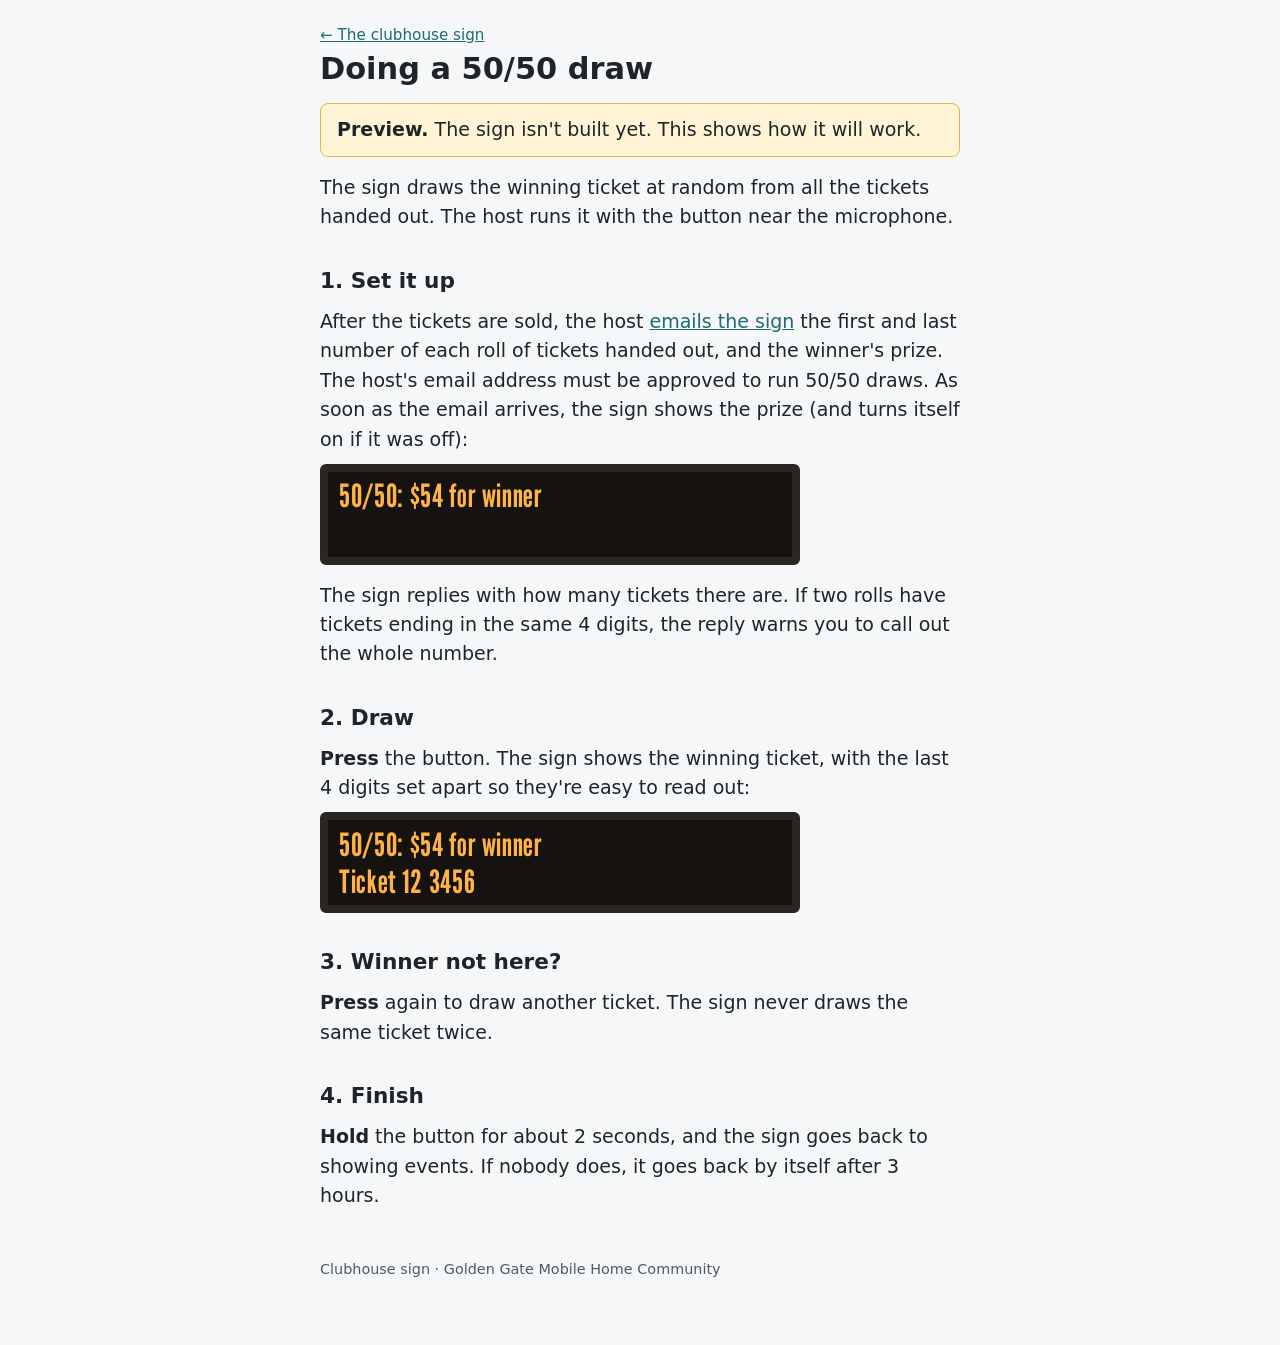
==== clubhouse-display/5050.html @ 6fb5371d "clubhouse-display: publish from clubhouse-display@5bca7f8" ====
<!doctype html>
<html lang="en">
<head>
<meta charset="utf-8">
<meta name="viewport" content="width=device-width, initial-scale=1">
<title>Clubhouse sign: doing a 50/50 draw</title>
<link rel="stylesheet" href="https://fonts.googleapis.com/css2?family=League+Gothic&display=swap">
<link rel="stylesheet" href="style.css">
</head>
<body>
<main>
<p class="crumb"><a href="./">← The clubhouse sign</a></p>
<h1>Doing a 50/50 draw</h1>
<p class="note"><strong>Preview.</strong> The sign isn't built yet. This shows how it will work.</p>

<p>The sign draws the winning ticket at random from all the tickets handed out. The host runs it
with the button near the microphone.</p>

<h2>1. Set it up</h2>
<p>After the tickets are sold, the host <a href="forms.html">emails the sign</a> the first and
last number of each roll of tickets handed out, and the winner's prize. The host's email
address must be approved to run 50/50 draws. As soon as the email arrives, the sign shows the
prize (and turns itself on if it was off):</p>
<div class="sign-demo" role="img" aria-label="The sign shows: 50/50: $54 for winner "><div>50/50: $54 for winner</div><div>&nbsp;</div></div>
<p>The sign replies with how many tickets there are. If two rolls have tickets ending in the same
4 digits, the reply warns you to call out the whole number.</p>

<h2>2. Draw</h2>
<p><strong>Press</strong> the button. The sign shows the winning ticket, with the last 4 digits
set apart so they're easy to read out:</p>
<div class="sign-demo" role="img" aria-label="The sign shows: 50/50: $54 for winner Ticket 12 3456"><div>50/50: $54 for winner</div><div>Ticket 12 3456</div></div>

<h2>3. Winner not here?</h2>
<p><strong>Press</strong> again to draw another ticket. The sign never draws the same ticket
twice.</p>

<h2>4. Finish</h2>
<p><strong>Hold</strong> the button for about 2 seconds, and the sign goes back to showing
events. If nobody does, it goes back by itself after 3 hours.</p>

<footer>Clubhouse sign · Golden Gate Mobile Home Community</footer>
</main>
</body>
</html>
---- clubhouse-display/style.css ----
/* Clubhouse sign help pages. Large, plain and high-contrast: many readers are older and on phones. */
:root{--bg:#f6f7f8;--card:#fff;--fg:#1d2529;--muted:#4f5b61;--line:#cfd6da;--accent:#1f6a73;--accent-fg:#fff;--warn-bg:#fff4d6;--warn-line:#e0b84a}
@media (prefers-color-scheme:dark){:root{--bg:#141a1d;--card:#1d2529;--fg:#eef2f3;--muted:#a9b5ba;--line:#3a4850;--accent:#6cc0ca;--accent-fg:#0d1b1e;--warn-bg:#3a3115;--warn-line:#8a7330;color-scheme:dark}}
*{box-sizing:border-box}
body{margin:0;background:var(--bg);color:var(--fg);font:19px/1.55 system-ui,-apple-system,"Segoe UI",Roboto,sans-serif}
main{max-width:42rem;margin:0 auto;padding:1.5rem 1rem 4rem}
h1{font-size:1.9rem;line-height:1.2;margin:.2rem 0 1rem}
h2{font-size:1.35rem;margin:2rem 0 .6rem}
a{color:var(--accent)}
p,ul,ol{margin:.6rem 0}
li{margin:.3rem 0}
.crumb{font-size:.95rem;margin:0}
.note{background:var(--warn-bg);border:1px solid var(--warn-line);border-radius:8px;padding:.7rem 1rem;margin:1rem 0}
.big-links{list-style:none;padding:0;display:grid;gap:.7rem}
.big-links a{display:block;background:var(--accent);color:var(--accent-fg);text-decoration:none;font-weight:700;border-radius:10px;padding:.9rem 1.1rem}
.big-links a span{display:block;font-weight:400;font-size:.95rem}
table{border-collapse:collapse;width:100%;margin:.6rem 0}
th,td{border-top:1px solid var(--line);padding:.55rem .4rem;text-align:left;vertical-align:top}
details{background:var(--card);border:1px solid var(--line);border-radius:10px;margin:.7rem 0}
summary{cursor:pointer;font-weight:700;padding:.85rem 1rem;list-style-position:inside}
details[open] summary{border-bottom:1px solid var(--line)}
form{padding:.8rem 1rem 1rem;display:grid;gap:.8rem}
label{display:grid;gap:.25rem;font-weight:600}
label small,.hint{font-weight:400;color:var(--muted);font-size:.92rem}
input,textarea,select{font:inherit;color:var(--fg);background:var(--bg);border:1px solid var(--line);border-radius:8px;padding:.55rem .7rem;width:100%}
textarea{min-height:5.5rem;resize:vertical}
input:focus,textarea:focus,button:focus-visible,summary:focus-visible{outline:3px solid var(--accent);outline-offset:2px}
.row{display:grid;grid-template-columns:1fr 1fr;gap:.8rem}
button{font:inherit;font-weight:700;border:0;border-radius:10px;padding:.8rem 1.1rem;background:var(--accent);color:var(--accent-fg);cursor:pointer;justify-self:start}
button.plain{background:none;color:var(--accent);border:1px solid var(--line);padding:.35rem .8rem;font-weight:600;font-size:.92rem}
.result{border-top:1px dashed var(--line);padding-top:.8rem;display:grid;gap:.5rem}
.result pre{white-space:pre-wrap;word-break:break-word;background:var(--bg);border:1px solid var(--line);border-radius:8px;padding:.6rem .7rem;margin:0;font:inherit}
.result .field{display:grid;gap:.25rem}
.result .head{display:flex;gap:.6rem;align-items:center;justify-content:space-between;font-weight:600}
footer{margin-top:3rem;color:var(--muted);font-size:.9rem}
/* A small picture of the sign's two lines, in its font. */
.sign-demo{background:#16120f;border:8px solid #2a2622;border-radius:6px;color:#ffb347;font:2rem/1.15 "League Gothic","Arial Narrow",sans-serif;letter-spacing:.02em;padding:.35rem .7rem;margin:.6rem 0 1rem;max-width:30rem}
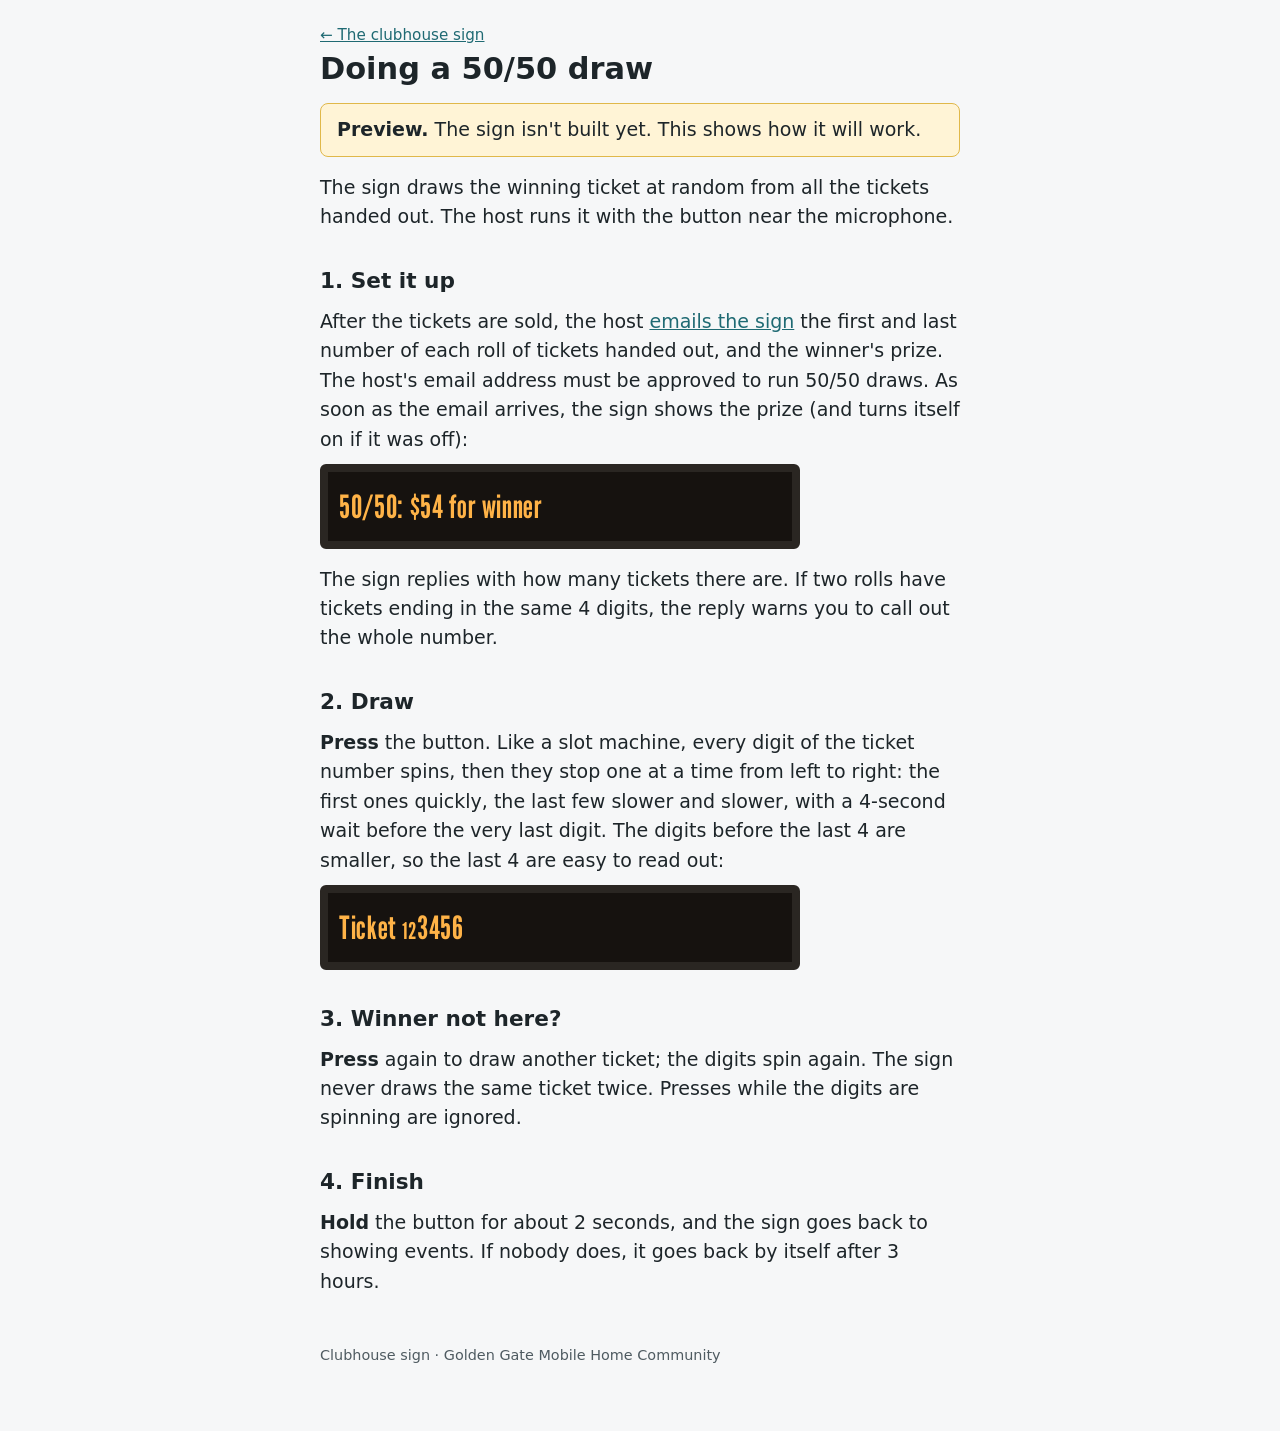
==== commit aeeeabf5: "clubhouse-display: publish from clubhouse-display@5cc3cbd" ====
--- a/clubhouse-display/5050.html
+++ b/clubhouse-display/5050.html
@@ -21,18 +21,20 @@
 last number of each roll of tickets handed out, and the winner's prize. The host's email
 address must be approved to run 50/50 draws. As soon as the email arrives, the sign shows the
 prize (and turns itself on if it was off):</p>
-<div class="sign-demo" role="img" aria-label="The sign shows: 50/50: $54 for winner "><div>50/50: $54 for winner</div><div>&nbsp;</div></div>
+<div class="sign-demo one" role="img" aria-label="The sign shows: 50/50: $54 for winner"><div>50/50: $54 for winner</div></div>
 <p>The sign replies with how many tickets there are. If two rolls have tickets ending in the same
 4 digits, the reply warns you to call out the whole number.</p>
 
 <h2>2. Draw</h2>
-<p><strong>Press</strong> the button. The sign shows the winning ticket, with the last 4 digits
-set apart so they're easy to read out:</p>
-<div class="sign-demo" role="img" aria-label="The sign shows: 50/50: $54 for winner Ticket 12 3456"><div>50/50: $54 for winner</div><div>Ticket 12 3456</div></div>
+<p><strong>Press</strong> the button. Like a slot machine, every digit of the ticket number
+spins, then they stop one at a time from left to right: the first ones quickly, the last few
+slower and slower, with a 4-second wait before the very last digit. The digits before the last
+4 are smaller, so the last 4 are easy to read out:</p>
+<div class="sign-demo one" role="img" aria-label="The sign shows: Ticket 123456"><div>Ticket <small>12</small>3456</div></div>
 
 <h2>3. Winner not here?</h2>
-<p><strong>Press</strong> again to draw another ticket. The sign never draws the same ticket
-twice.</p>
+<p><strong>Press</strong> again to draw another ticket; the digits spin again. The sign never
+draws the same ticket twice. Presses while the digits are spinning are ignored.</p>
 
 <h2>4. Finish</h2>
 <p><strong>Hold</strong> the button for about 2 seconds, and the sign goes back to showing
--- a/clubhouse-display/style.css
+++ b/clubhouse-display/style.css
@@ -35,3 +35,5 @@
 footer{margin-top:3rem;color:var(--muted);font-size:.9rem}
 /* A small picture of the sign's two lines, in its font. */
 .sign-demo{background:#16120f;border:8px solid #2a2622;border-radius:6px;color:#ffb347;font:2rem/1.15 "League Gothic","Arial Narrow",sans-serif;letter-spacing:.02em;padding:.35rem .7rem;margin:.6rem 0 1rem;max-width:30rem}
+.sign-demo.one{display:flex;align-items:center;min-height:calc(2.3em + .7rem)}
+.sign-demo small{font-size:.72em}
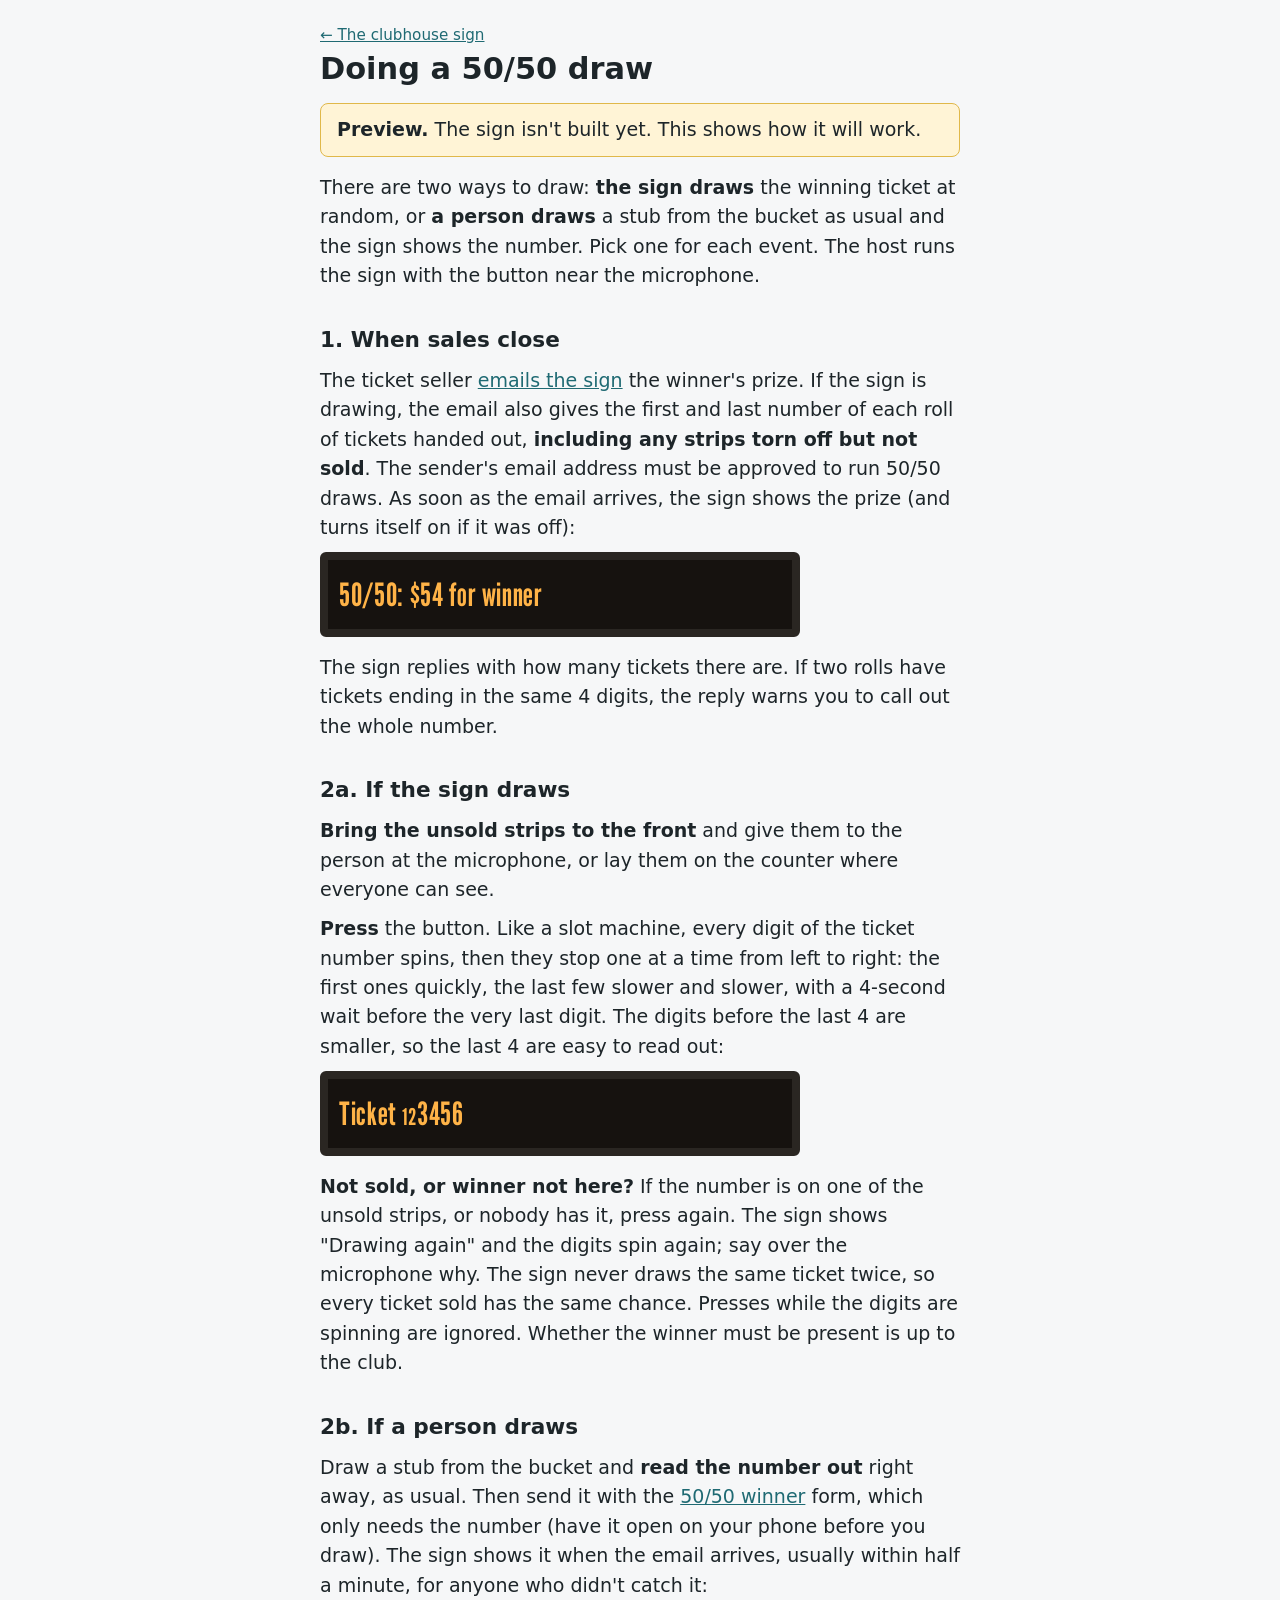
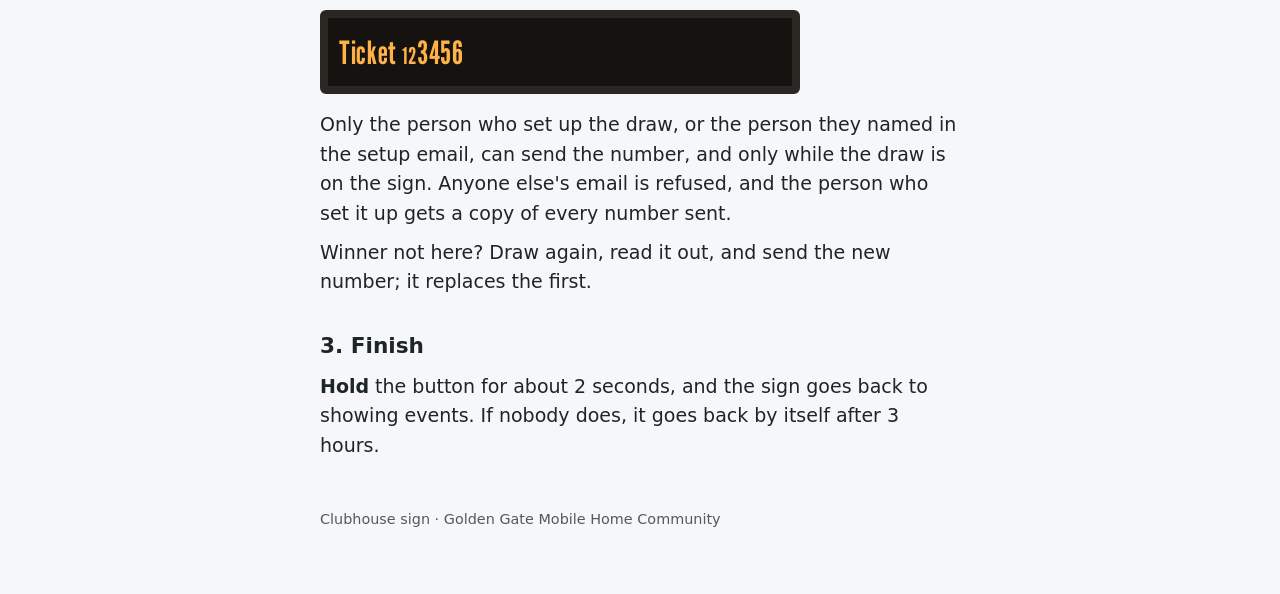
==== commit 2ef5b1e2: "clubhouse-display: publish from clubhouse-display@5b73444" ====
--- a/clubhouse-display/5050.html
+++ b/clubhouse-display/5050.html
@@ -13,30 +13,47 @@
 <h1>Doing a 50/50 draw</h1>
 <p class="note"><strong>Preview.</strong> The sign isn't built yet. This shows how it will work.</p>
 
-<p>The sign draws the winning ticket at random from all the tickets handed out. The host runs it
-with the button near the microphone.</p>
+<p>There are two ways to draw: <strong>the sign draws</strong> the winning ticket at random,
+or <strong>a person draws</strong> a stub from the bucket as usual and the sign shows the
+number. Pick one for each event. The host runs the sign with the button near the
+microphone.</p>
 
-<h2>1. Set it up</h2>
-<p>After the tickets are sold, the host <a href="forms.html">emails the sign</a> the first and
-last number of each roll of tickets handed out, and the winner's prize. The host's email
-address must be approved to run 50/50 draws. As soon as the email arrives, the sign shows the
-prize (and turns itself on if it was off):</p>
+<h2>1. When sales close</h2>
+<p>The ticket seller <a href="forms.html">emails the sign</a> the winner's prize. If the sign
+is drawing, the email also gives the first and last number of each roll of tickets handed out,
+<strong>including any strips torn off but not sold</strong>. The sender's email address must be
+approved to run 50/50 draws. As soon as the email arrives, the sign shows the prize (and turns
+itself on if it was off):</p>
 <div class="sign-demo one" role="img" aria-label="The sign shows: 50/50: $54 for winner"><div>50/50: $54 for winner</div></div>
 <p>The sign replies with how many tickets there are. If two rolls have tickets ending in the same
 4 digits, the reply warns you to call out the whole number.</p>
 
-<h2>2. Draw</h2>
+<h2>2a. If the sign draws</h2>
+<p><strong>Bring the unsold strips to the front</strong> and give them to the person at the
+microphone, or lay them on the counter where everyone can see.</p>
 <p><strong>Press</strong> the button. Like a slot machine, every digit of the ticket number
 spins, then they stop one at a time from left to right: the first ones quickly, the last few
 slower and slower, with a 4-second wait before the very last digit. The digits before the last
 4 are smaller, so the last 4 are easy to read out:</p>
 <div class="sign-demo one" role="img" aria-label="The sign shows: Ticket 123456"><div>Ticket <small>12</small>3456</div></div>
+<p><strong>Not sold, or winner not here?</strong> If the number is on one of the unsold strips,
+or nobody has it, press again. The sign shows "Drawing again" and the digits spin again; say
+over the microphone why. The sign never draws the same ticket twice, so every ticket sold has
+the same chance. Presses while the digits are spinning are ignored. Whether the winner must be
+present is up to the club.</p>
 
-<h2>3. Winner not here?</h2>
-<p><strong>Press</strong> again to draw another ticket; the digits spin again. The sign never
-draws the same ticket twice. Presses while the digits are spinning are ignored.</p>
+<h2>2b. If a person draws</h2>
+<p>Draw a stub from the bucket and <strong>read the number out</strong> right away, as usual.
+Then send it with the <a href="forms.html">50/50 winner</a> form, which only needs the number
+(have it open on your phone before you draw). The sign shows it when the email arrives, usually
+within half a minute, for anyone who didn't catch it:</p>
+<div class="sign-demo one" role="img" aria-label="The sign shows: Ticket 123456"><div>Ticket <small>12</small>3456</div></div>
+<p>Only the person who set up the draw, or the person they named in the setup email, can send
+the number, and only while the draw is on the sign. Anyone else's email is refused, and the
+person who set it up gets a copy of every number sent.</p>
+<p>Winner not here? Draw again, read it out, and send the new number; it replaces the first.</p>
 
-<h2>4. Finish</h2>
+<h2>3. Finish</h2>
 <p><strong>Hold</strong> the button for about 2 seconds, and the sign goes back to showing
 events. If nobody does, it goes back by itself after 3 hours.</p>
 
